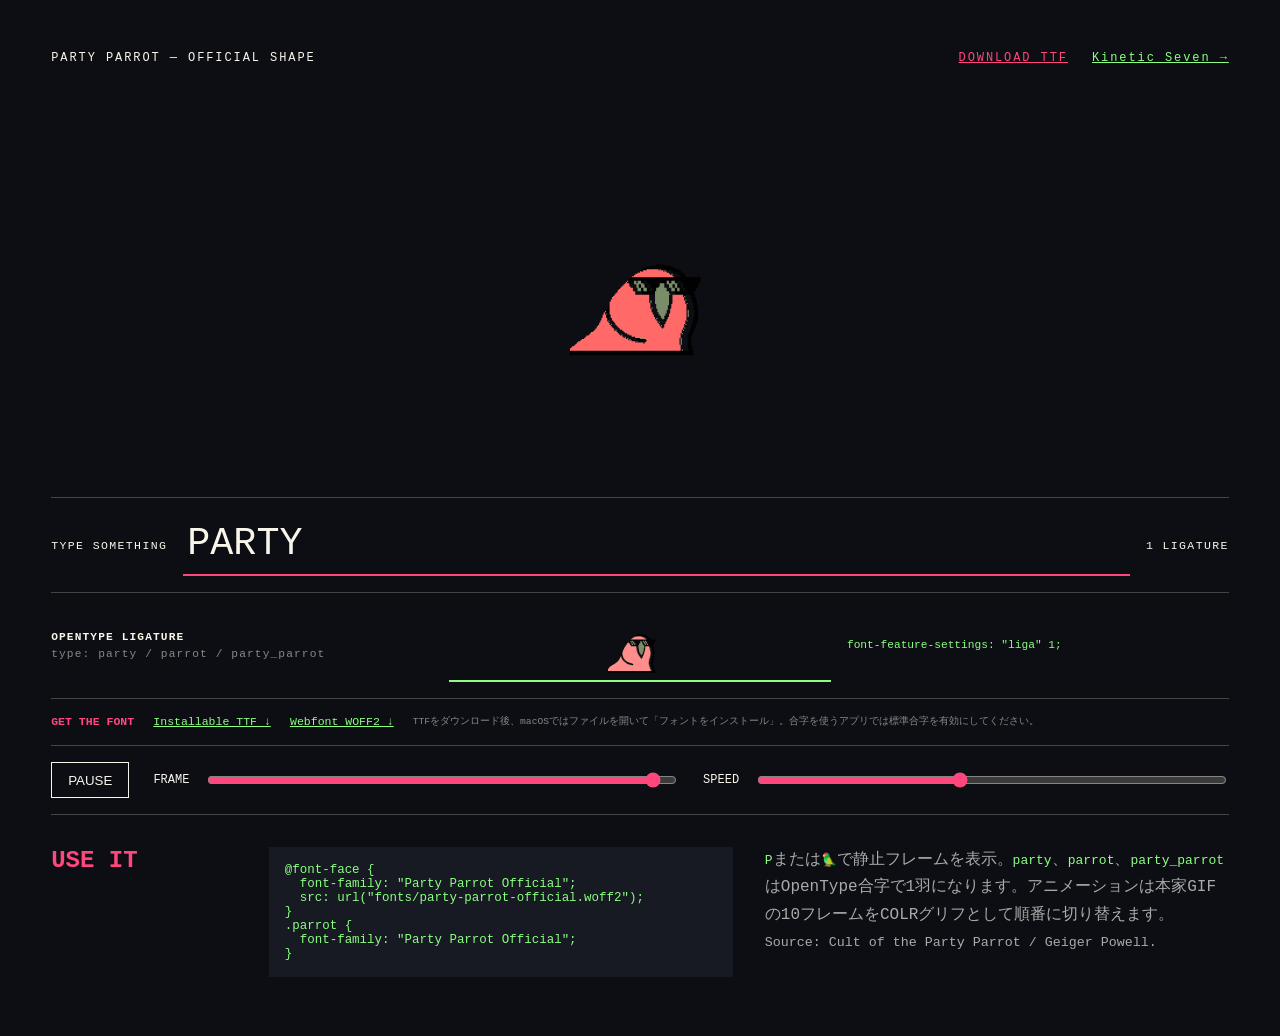
==== party.html @ 9c187a5f "Add ligature input and font downloads" ====
<!doctype html>
<html lang="ja">
<head>
  <meta charset="utf-8">
  <meta name="viewport" content="width=device-width, initial-scale=1">
  <title>Party Parrot Variable Font</title>
  <link rel="stylesheet" href="party.css">
</head>
<body>
  <main>
    <header><span>PARTY PARROT — OFFICIAL SHAPE</span><nav><a class="download" href="fonts/party-parrot-official.ttf" download>DOWNLOAD TTF</a><a href="index.html">Kinetic Seven →</a></nav></header>
    <section id="stage" class="stage" aria-label="Animated party parrots"></section>
    <section class="type-panel">
      <label for="message">TYPE SOMETHING</label>
      <input id="message" value="PARTY" maxlength="18" autocomplete="off" spellcheck="false">
      <output id="count">5 PARROTS</output>
    </section>
    <section class="ligature-panel">
      <div><strong>OPENTYPE LIGATURE</strong><small>type: party / parrot / party_parrot</small></div>
      <div class="ligature-input" contenteditable="true" spellcheck="false" aria-label="Ligature playground">party</div>
      <code>font-feature-settings: "liga" 1;</code>
    </section>
    <section class="downloads">
      <strong>GET THE FONT</strong>
      <a href="fonts/party-parrot-official.ttf" download>Installable TTF ↓</a>
      <a href="fonts/party-parrot-official.woff2" download>Webfont WOFF2 ↓</a>
      <small>TTFをダウンロード後、macOSではファイルを開いて「フォントをインストール」。合字を使うアプリでは標準合字を有効にしてください。</small>
    </section>
    <section class="controls">
      <button id="toggle">PAUSE</button>
      <label>FRAME <input id="axis" type="range" min="0" max="100" value="0" step="0.1"></label>
      <label>SPEED <input id="speed" type="range" min="0.2" max="3" value="1.4" step="0.1"></label>
    </section>
    <section class="usage">
      <h1>USE IT</h1>
      <pre><code>@font-face {
  font-family: "Party Parrot Official";
  src: url("fonts/party-parrot-official.woff2");
}
.parrot {
  font-family: "Party Parrot Official";
}</code></pre>
      <p><code>P</code>または<code>🦜</code>で静止フレームを表示。<code>party</code>、<code>parrot</code>、<code>party_parrot</code>はOpenType合字で1羽になります。アニメーションは本家GIFの10フレームをCOLRグリフとして順番に切り替えます。<br><small>Source: Cult of the Party Parrot / Geiger Powell.</small></p>
    </section>
  </main>
  <script src="party.js"></script>
</body>
</html>
---- party.css ----
@font-face { font-family: "Party Parrot Official"; src: url("fonts/party-parrot-official.woff2") format("woff2"); font-display: block; }
:root { color-scheme: dark; --bg: #0d0e13; --fg: #f8f6eb; --hot: #ff477e; }
* { box-sizing: border-box; }
body { margin: 0; background: var(--bg); color: var(--fg); font-family: ui-monospace, monospace; }
main { min-height: 100vh; padding: clamp(1rem, 4vw, 3.5rem); }
header { display: flex; justify-content: space-between; letter-spacing: .16em; font-size: .75rem; }
header nav { display: flex; gap: 1.5rem; }
a { color: #8aff80; }
.download { color: var(--hot); }
.stage { min-height: 48vh; display: flex; flex-wrap: wrap; align-content: center; align-items: center; justify-content: center; overflow: hidden; }
.parrot { display: inline-block; width: clamp(4.5rem, 11vw, 10rem); margin: -.08em; font: clamp(5rem, 13vw, 11rem)/1 "Party Parrot Official"; transform-origin: 50% 82%; will-change: transform, filter; }
.parrot-space { width: clamp(2rem, 5vw, 4rem); }
.type-panel { display: grid; grid-template-columns: auto 1fr auto; gap: 1rem; align-items: center; padding: 1rem 0; border-top: 1px solid #444; }
.type-panel label, .type-panel output { font-size: .72rem; letter-spacing: .12em; white-space: nowrap; }
.type-panel input { border: 0; border-bottom: 2px solid var(--hot); background: transparent; color: var(--fg); padding: .5rem .25rem; font: clamp(1.3rem, 3vw, 2.4rem)/1 ui-monospace, monospace; text-transform: uppercase; outline: none; }
.ligature-panel { display: grid; grid-template-columns: 1fr 1fr 1fr; align-items: center; gap: 1rem; padding: 1rem 0; border-top: 1px solid #444; }
.ligature-panel strong, .ligature-panel small { display: block; font-size: .7rem; letter-spacing: .1em; }
.ligature-panel small { margin-top: .35rem; color: #888; }
.ligature-input { min-height: 4.5rem; padding: .2rem; outline: none; border-bottom: 2px solid #8aff80; text-align: center; font: 4rem/1 "Party Parrot Official"; font-feature-settings: "liga" 1; }
.ligature-panel > code { font-size: .7rem; }
.downloads { display: grid; grid-template-columns: auto auto auto 1fr; align-items: center; gap: 1.2rem; padding: 1rem 0; border-top: 1px solid #444; font-size: .72rem; }
.downloads strong { color: var(--hot); }
.downloads small { color: #888; line-height: 1.5; }
.controls { display: grid; grid-template-columns: auto 1fr 1fr; align-items: center; gap: 1.5rem; border-block: 1px solid #444; padding: 1rem 0; }
label { display: flex; align-items: center; gap: 1rem; font-size: .75rem; }
input { width: 100%; accent-color: var(--hot); }
button { padding: .6rem 1rem; color: var(--fg); background: transparent; border: 1px solid var(--fg); cursor: pointer; }
.usage { display: grid; grid-template-columns: .4fr 1fr 1fr; gap: 2rem; padding-top: 2rem; }
.usage h1 { margin: 0; color: var(--hot); }
pre { margin: 0; padding: 1rem; overflow: auto; background: #171923; font-size: .78rem; }
.usage p { margin: 0; color: #aaa; line-height: 1.7; }
code { color: #8aff80; }
@media (max-width: 700px) { header nav { flex-direction: column; gap: .4rem; text-align: right; } .controls, .usage, .type-panel, .ligature-panel, .downloads { grid-template-columns: 1fr; } .stage { min-height: 38vh; } }
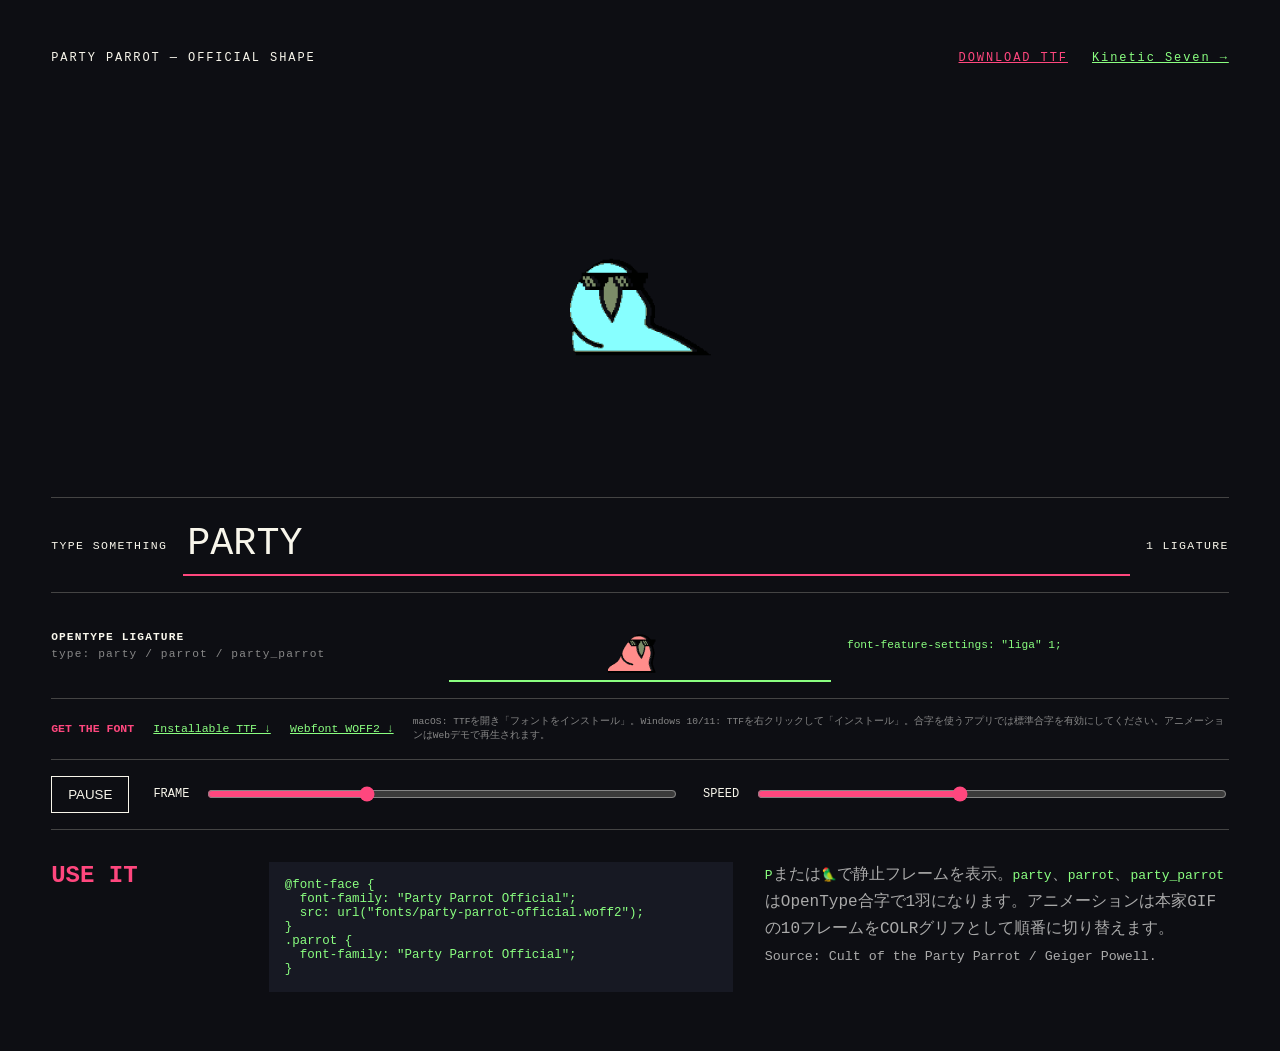
==== commit e2b240d0: "Improve Windows color font compatibility" ====
--- a/party.html
+++ b/party.html
@@ -24,7 +24,7 @@
       <strong>GET THE FONT</strong>
       <a href="fonts/party-parrot-official.ttf" download>Installable TTF ↓</a>
       <a href="fonts/party-parrot-official.woff2" download>Webfont WOFF2 ↓</a>
-      <small>TTFをダウンロード後、macOSではファイルを開いて「フォントをインストール」。合字を使うアプリでは標準合字を有効にしてください。</small>
+      <small>macOS: TTFを開き「フォントをインストール」。Windows 10/11: TTFを右クリックして「インストール」。合字を使うアプリでは標準合字を有効にしてください。アニメーションはWebデモで再生されます。</small>
     </section>
     <section class="controls">
       <button id="toggle">PAUSE</button>
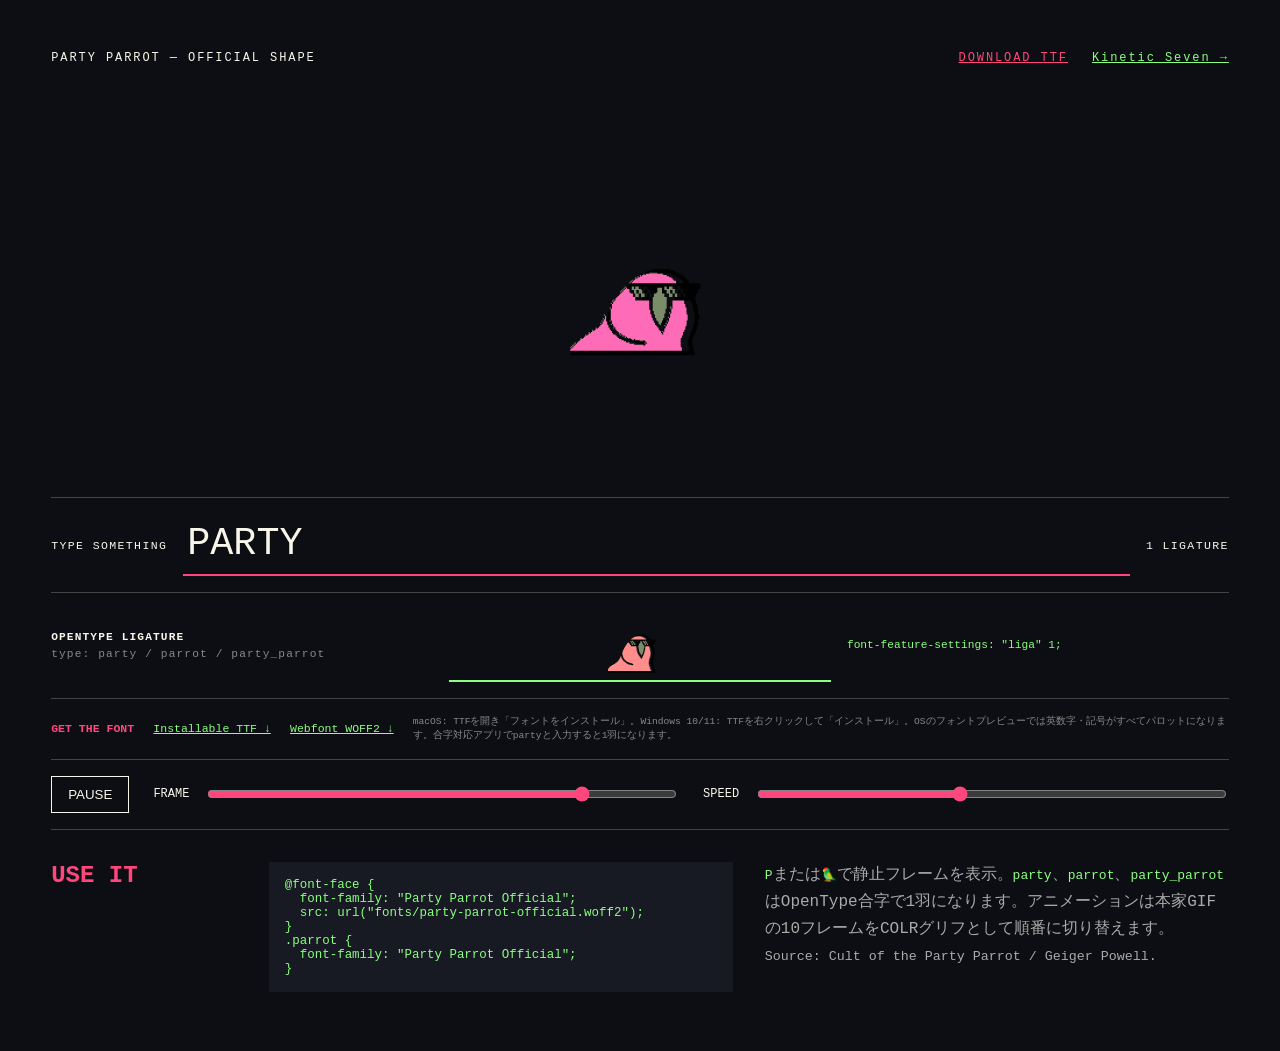
==== commit d4cf75d2: "Fill system font previews with parrots" ====
--- a/party.html
+++ b/party.html
@@ -24,7 +24,7 @@
       <strong>GET THE FONT</strong>
       <a href="fonts/party-parrot-official.ttf" download>Installable TTF ↓</a>
       <a href="fonts/party-parrot-official.woff2" download>Webfont WOFF2 ↓</a>
-      <small>macOS: TTFを開き「フォントをインストール」。Windows 10/11: TTFを右クリックして「インストール」。合字を使うアプリでは標準合字を有効にしてください。アニメーションはWebデモで再生されます。</small>
+      <small>macOS: TTFを開き「フォントをインストール」。Windows 10/11: TTFを右クリックして「インストール」。OSのフォントプレビューでは英数字・記号がすべてパロットになります。合字対応アプリでpartyと入力すると1羽になります。</small>
     </section>
     <section class="controls">
       <button id="toggle">PAUSE</button>
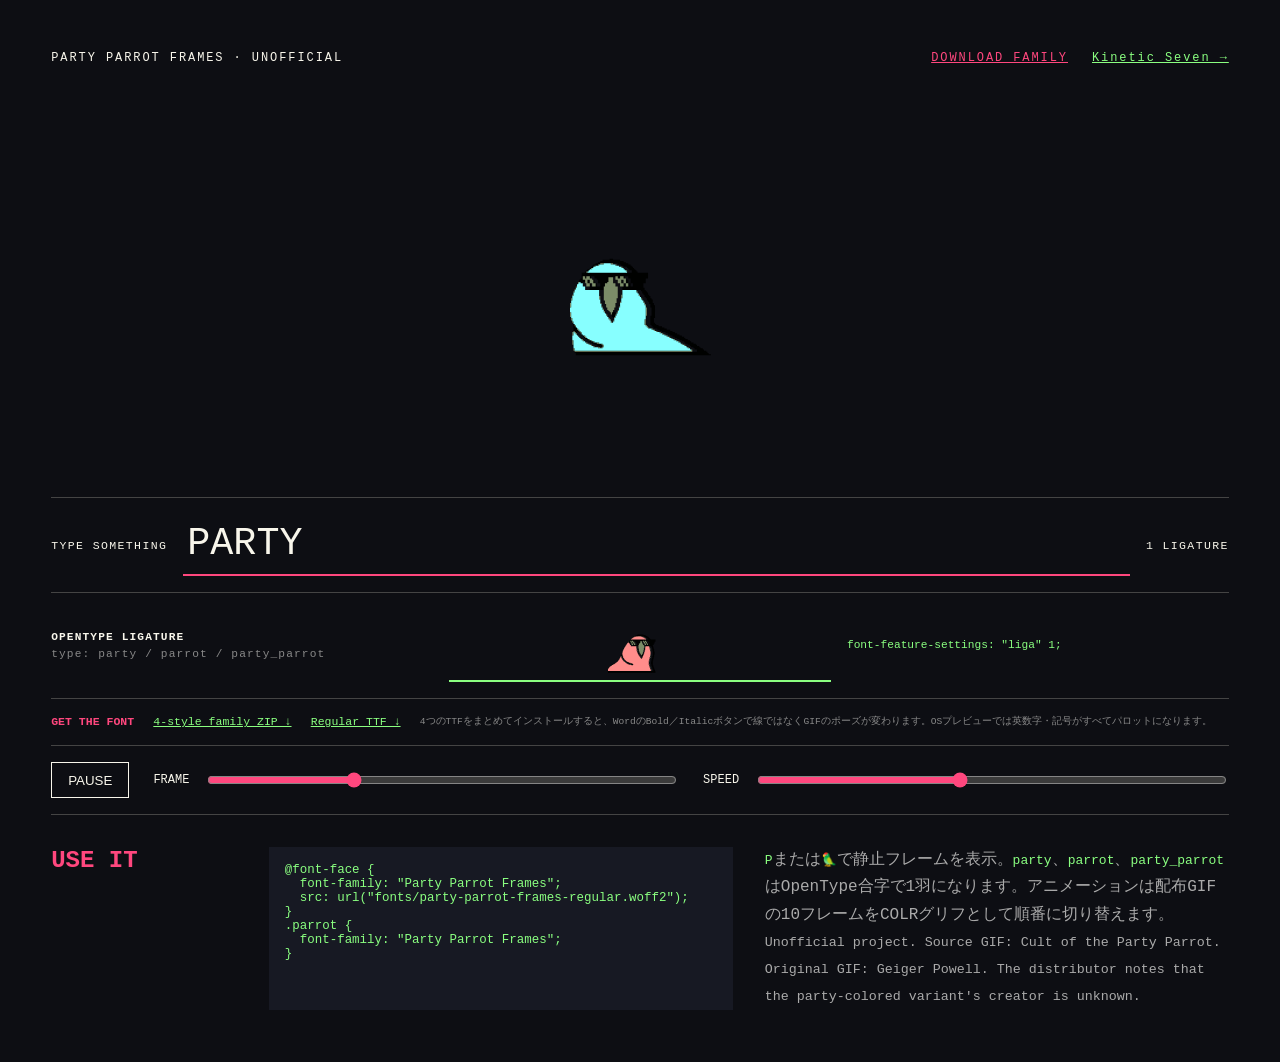
==== commit 39a6e5f7: "Add Word-linked parrot pose styles" ====
--- a/party.html
+++ b/party.html
@@ -3,12 +3,12 @@
 <head>
   <meta charset="utf-8">
   <meta name="viewport" content="width=device-width, initial-scale=1">
-  <title>Party Parrot Variable Font</title>
+  <title>Party Parrot Frames Font</title>
   <link rel="stylesheet" href="party.css">
 </head>
 <body>
   <main>
-    <header><span>PARTY PARROT — OFFICIAL SHAPE</span><nav><a class="download" href="fonts/party-parrot-official.ttf" download>DOWNLOAD TTF</a><a href="index.html">Kinetic Seven →</a></nav></header>
+    <header><span>PARTY PARROT FRAMES · UNOFFICIAL</span><nav><a class="download" href="fonts/party-parrot-frames-family.zip" download>DOWNLOAD FAMILY</a><a href="index.html">Kinetic Seven →</a></nav></header>
     <section id="stage" class="stage" aria-label="Animated party parrots"></section>
     <section class="type-panel">
       <label for="message">TYPE SOMETHING</label>
@@ -22,9 +22,9 @@
     </section>
     <section class="downloads">
       <strong>GET THE FONT</strong>
-      <a href="fonts/party-parrot-official.ttf" download>Installable TTF ↓</a>
-      <a href="fonts/party-parrot-official.woff2" download>Webfont WOFF2 ↓</a>
-      <small>macOS: TTFを開き「フォントをインストール」。Windows 10/11: TTFを右クリックして「インストール」。OSのフォントプレビューでは英数字・記号がすべてパロットになります。合字対応アプリでpartyと入力すると1羽になります。</small>
+      <a href="fonts/party-parrot-frames-family.zip" download>4-style family ZIP ↓</a>
+      <a href="fonts/party-parrot-frames-regular.ttf" download>Regular TTF ↓</a>
+      <small>4つのTTFをまとめてインストールすると、WordのBold／Italicボタンで線ではなくGIFのポーズが変わります。OSプレビューでは英数字・記号がすべてパロットになります。</small>
     </section>
     <section class="controls">
       <button id="toggle">PAUSE</button>
@@ -34,13 +34,13 @@
     <section class="usage">
       <h1>USE IT</h1>
       <pre><code>@font-face {
-  font-family: "Party Parrot Official";
-  src: url("fonts/party-parrot-official.woff2");
+  font-family: "Party Parrot Frames";
+  src: url("fonts/party-parrot-frames-regular.woff2");
 }
 .parrot {
-  font-family: "Party Parrot Official";
+  font-family: "Party Parrot Frames";
 }</code></pre>
-      <p><code>P</code>または<code>🦜</code>で静止フレームを表示。<code>party</code>、<code>parrot</code>、<code>party_parrot</code>はOpenType合字で1羽になります。アニメーションは本家GIFの10フレームをCOLRグリフとして順番に切り替えます。<br><small>Source: Cult of the Party Parrot / Geiger Powell.</small></p>
+      <p><code>P</code>または<code>🦜</code>で静止フレームを表示。<code>party</code>、<code>parrot</code>、<code>party_parrot</code>はOpenType合字で1羽になります。アニメーションは配布GIFの10フレームをCOLRグリフとして順番に切り替えます。<br><small>Unofficial project. Source GIF: Cult of the Party Parrot. Original GIF: Geiger Powell. The distributor notes that the party-colored variant's creator is unknown.</small></p>
     </section>
   </main>
   <script src="party.js"></script>
--- a/party.css
+++ b/party.css
@@ -1,4 +1,4 @@
-@font-face { font-family: "Party Parrot Official"; src: url("fonts/party-parrot-official.woff2") format("woff2"); font-display: block; }
+@font-face { font-family: "Party Parrot Frames"; src: url("fonts/party-parrot-frames-regular.woff2") format("woff2"); font-display: block; }
 :root { color-scheme: dark; --bg: #0d0e13; --fg: #f8f6eb; --hot: #ff477e; }
 * { box-sizing: border-box; }
 body { margin: 0; background: var(--bg); color: var(--fg); font-family: ui-monospace, monospace; }
@@ -8,7 +8,7 @@
 a { color: #8aff80; }
 .download { color: var(--hot); }
 .stage { min-height: 48vh; display: flex; flex-wrap: wrap; align-content: center; align-items: center; justify-content: center; overflow: hidden; }
-.parrot { display: inline-block; width: clamp(4.5rem, 11vw, 10rem); margin: -.08em; font: clamp(5rem, 13vw, 11rem)/1 "Party Parrot Official"; transform-origin: 50% 82%; will-change: transform, filter; }
+.parrot { display: inline-block; width: clamp(4.5rem, 11vw, 10rem); margin: -.08em; font: clamp(5rem, 13vw, 11rem)/1 "Party Parrot Frames"; transform-origin: 50% 82%; will-change: transform, filter; }
 .parrot-space { width: clamp(2rem, 5vw, 4rem); }
 .type-panel { display: grid; grid-template-columns: auto 1fr auto; gap: 1rem; align-items: center; padding: 1rem 0; border-top: 1px solid #444; }
 .type-panel label, .type-panel output { font-size: .72rem; letter-spacing: .12em; white-space: nowrap; }
@@ -16,7 +16,7 @@
 .ligature-panel { display: grid; grid-template-columns: 1fr 1fr 1fr; align-items: center; gap: 1rem; padding: 1rem 0; border-top: 1px solid #444; }
 .ligature-panel strong, .ligature-panel small { display: block; font-size: .7rem; letter-spacing: .1em; }
 .ligature-panel small { margin-top: .35rem; color: #888; }
-.ligature-input { min-height: 4.5rem; padding: .2rem; outline: none; border-bottom: 2px solid #8aff80; text-align: center; font: 4rem/1 "Party Parrot Official"; font-feature-settings: "liga" 1; }
+.ligature-input { min-height: 4.5rem; padding: .2rem; outline: none; border-bottom: 2px solid #8aff80; text-align: center; font: 4rem/1 "Party Parrot Frames"; font-feature-settings: "liga" 1; }
 .ligature-panel > code { font-size: .7rem; }
 .downloads { display: grid; grid-template-columns: auto auto auto 1fr; align-items: center; gap: 1.2rem; padding: 1rem 0; border-top: 1px solid #444; font-size: .72rem; }
 .downloads strong { color: var(--hot); }
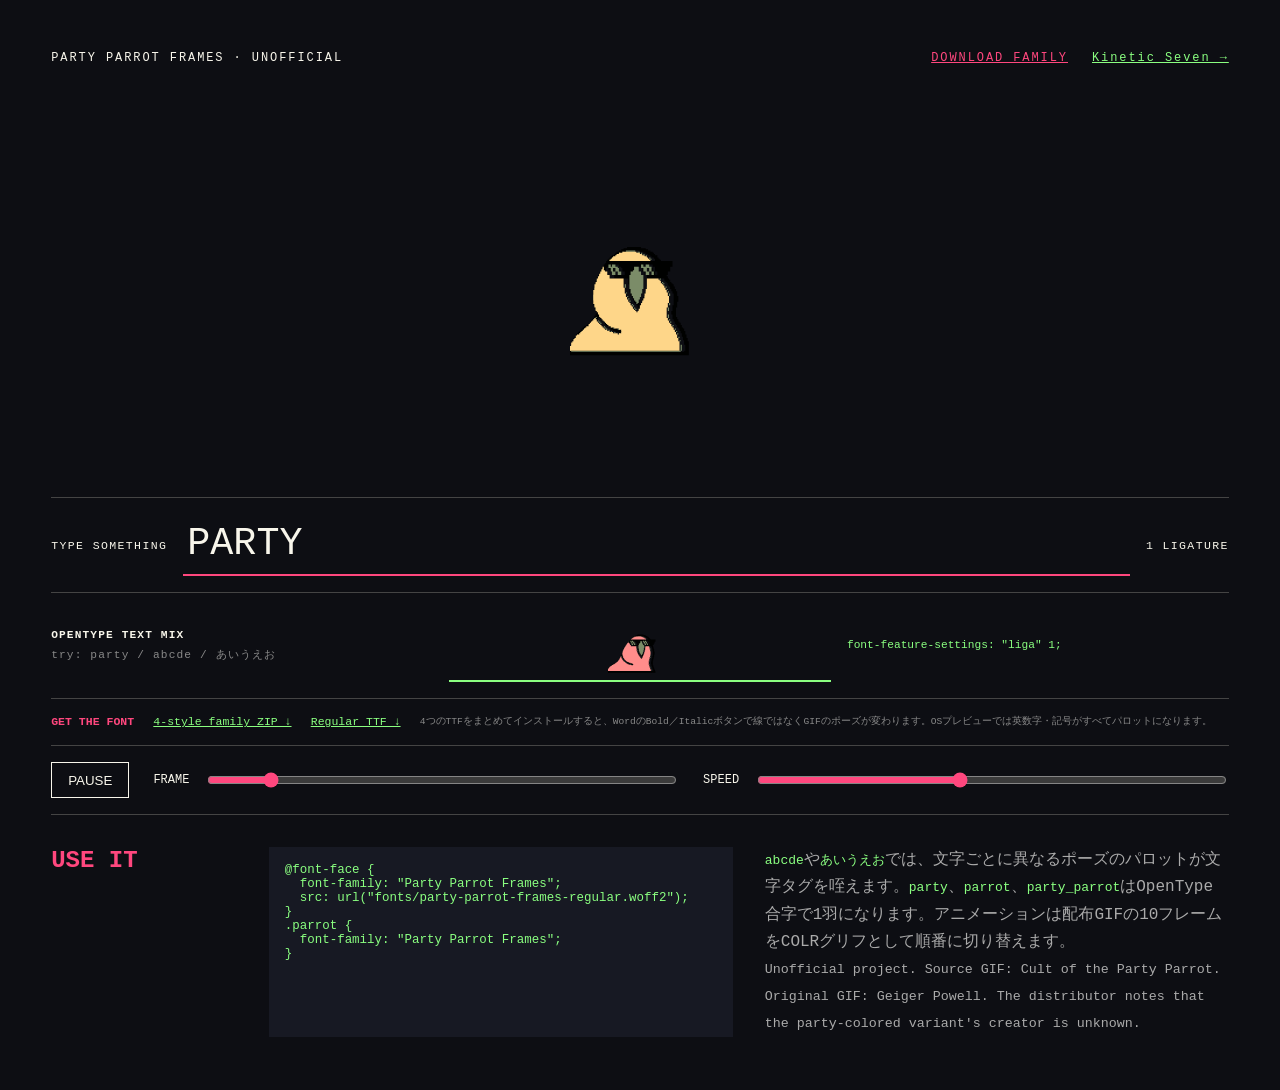
==== commit 71870f04: "Add readable character-carrying parrot glyphs" ====
--- a/party.html
+++ b/party.html
@@ -16,7 +16,7 @@
       <output id="count">5 PARROTS</output>
     </section>
     <section class="ligature-panel">
-      <div><strong>OPENTYPE LIGATURE</strong><small>type: party / parrot / party_parrot</small></div>
+      <div><strong>OPENTYPE TEXT MIX</strong><small>try: party / abcde / あいうえお</small></div>
       <div class="ligature-input" contenteditable="true" spellcheck="false" aria-label="Ligature playground">party</div>
       <code>font-feature-settings: "liga" 1;</code>
     </section>
@@ -40,7 +40,7 @@
 .parrot {
   font-family: "Party Parrot Frames";
 }</code></pre>
-      <p><code>P</code>または<code>🦜</code>で静止フレームを表示。<code>party</code>、<code>parrot</code>、<code>party_parrot</code>はOpenType合字で1羽になります。アニメーションは配布GIFの10フレームをCOLRグリフとして順番に切り替えます。<br><small>Unofficial project. Source GIF: Cult of the Party Parrot. Original GIF: Geiger Powell. The distributor notes that the party-colored variant's creator is unknown.</small></p>
+      <p><code>abcde</code>や<code>あいうえお</code>では、文字ごとに異なるポーズのパロットが文字タグを咥えます。<code>party</code>、<code>parrot</code>、<code>party_parrot</code>はOpenType合字で1羽になります。アニメーションは配布GIFの10フレームをCOLRグリフとして順番に切り替えます。<br><small>Unofficial project. Source GIF: Cult of the Party Parrot. Original GIF: Geiger Powell. The distributor notes that the party-colored variant's creator is unknown.</small></p>
     </section>
   </main>
   <script src="party.js"></script>
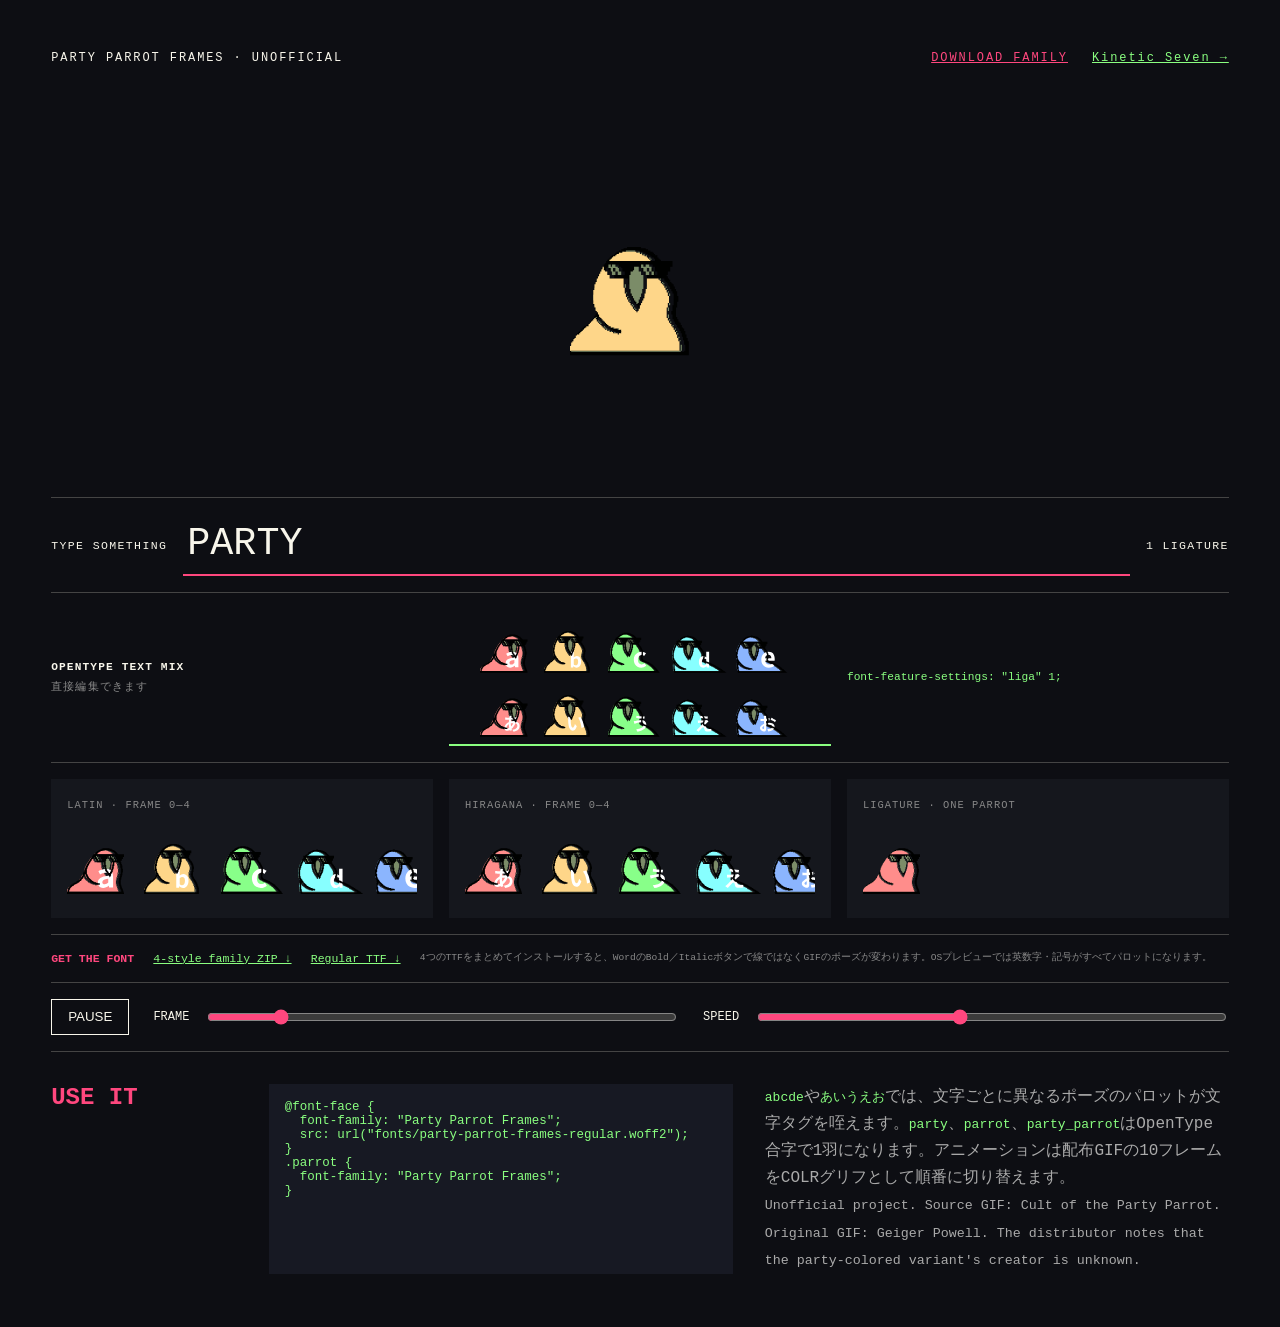
==== commit a76e32eb: "Show character-tag glyphs in browser demo" ====
--- a/party.html
+++ b/party.html
@@ -16,9 +16,14 @@
       <output id="count">5 PARROTS</output>
     </section>
     <section class="ligature-panel">
-      <div><strong>OPENTYPE TEXT MIX</strong><small>try: party / abcde / あいうえお</small></div>
-      <div class="ligature-input" contenteditable="true" spellcheck="false" aria-label="Ligature playground">party</div>
+      <div><strong>OPENTYPE TEXT MIX</strong><small>直接編集できます</small></div>
+      <div class="ligature-input" contenteditable="true" spellcheck="false" aria-label="Character tag playground">abcde あいうえお</div>
       <code>font-feature-settings: "liga" 1;</code>
+    </section>
+    <section class="tag-showcase" aria-label="Character-carrying parrot examples">
+      <div><small>LATIN · FRAME 0—4</small><p contenteditable="true" spellcheck="false">abcde</p></div>
+      <div><small>HIRAGANA · FRAME 0—4</small><p contenteditable="true" spellcheck="false">あいうえお</p></div>
+      <div><small>LIGATURE · ONE PARROT</small><p contenteditable="true" spellcheck="false">party</p></div>
     </section>
     <section class="downloads">
       <strong>GET THE FONT</strong>
--- a/party.css
+++ b/party.css
@@ -18,6 +18,10 @@
 .ligature-panel small { margin-top: .35rem; color: #888; }
 .ligature-input { min-height: 4.5rem; padding: .2rem; outline: none; border-bottom: 2px solid #8aff80; text-align: center; font: 4rem/1 "Party Parrot Frames"; font-feature-settings: "liga" 1; }
 .ligature-panel > code { font-size: .7rem; }
+.tag-showcase { display: grid; grid-template-columns: 1fr 1fr 1fr; gap: 1rem; padding: 1rem 0; border-top: 1px solid #444; }
+.tag-showcase > div { min-width: 0; padding: 1rem; background: #15171d; }
+.tag-showcase small { color: #888; font-size: .65rem; letter-spacing: .1em; }
+.tag-showcase p { min-height: 5rem; margin: .6rem 0 0; overflow: hidden; outline: none; white-space: nowrap; font: clamp(2.8rem, 6vw, 5rem)/1 "Party Parrot Frames"; font-feature-settings: "liga" 1; }
 .downloads { display: grid; grid-template-columns: auto auto auto 1fr; align-items: center; gap: 1.2rem; padding: 1rem 0; border-top: 1px solid #444; font-size: .72rem; }
 .downloads strong { color: var(--hot); }
 .downloads small { color: #888; line-height: 1.5; }
@@ -30,4 +34,4 @@
 pre { margin: 0; padding: 1rem; overflow: auto; background: #171923; font-size: .78rem; }
 .usage p { margin: 0; color: #aaa; line-height: 1.7; }
 code { color: #8aff80; }
-@media (max-width: 700px) { header nav { flex-direction: column; gap: .4rem; text-align: right; } .controls, .usage, .type-panel, .ligature-panel, .downloads { grid-template-columns: 1fr; } .stage { min-height: 38vh; } }
+@media (max-width: 700px) { header nav { flex-direction: column; gap: .4rem; text-align: right; } .controls, .usage, .type-panel, .ligature-panel, .tag-showcase, .downloads { grid-template-columns: 1fr; } .stage { min-height: 38vh; } }
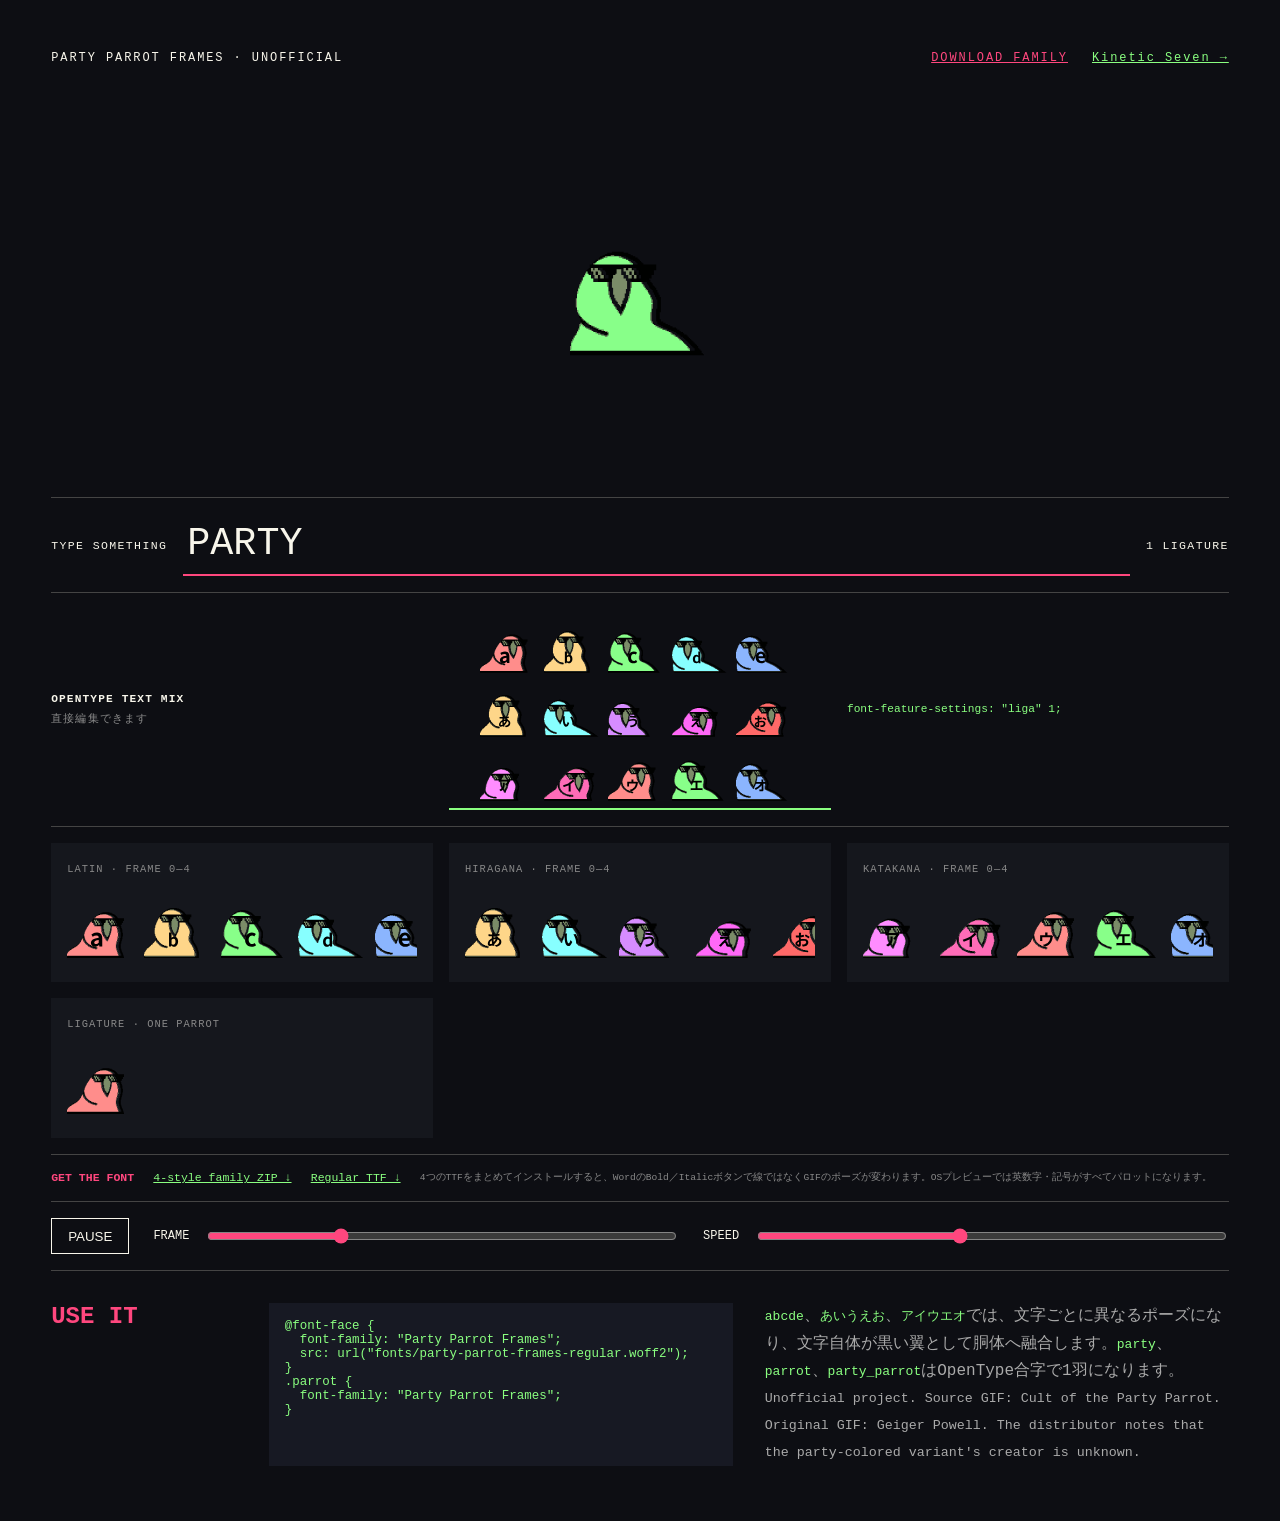
==== commit 7076b278: "Expand Japanese coverage and fuse character wings" ====
--- a/party.html
+++ b/party.html
@@ -17,12 +17,13 @@
     </section>
     <section class="ligature-panel">
       <div><strong>OPENTYPE TEXT MIX</strong><small>直接編集できます</small></div>
-      <div class="ligature-input" contenteditable="true" spellcheck="false" aria-label="Character tag playground">abcde あいうえお</div>
+      <div class="ligature-input" contenteditable="true" spellcheck="false" aria-label="Character wing playground">abcde あいうえお アイウエオ</div>
       <code>font-feature-settings: "liga" 1;</code>
     </section>
     <section class="tag-showcase" aria-label="Character-carrying parrot examples">
       <div><small>LATIN · FRAME 0—4</small><p contenteditable="true" spellcheck="false">abcde</p></div>
       <div><small>HIRAGANA · FRAME 0—4</small><p contenteditable="true" spellcheck="false">あいうえお</p></div>
+      <div><small>KATAKANA · FRAME 0—4</small><p contenteditable="true" spellcheck="false">アイウエオ</p></div>
       <div><small>LIGATURE · ONE PARROT</small><p contenteditable="true" spellcheck="false">party</p></div>
     </section>
     <section class="downloads">
@@ -45,7 +46,7 @@
 .parrot {
   font-family: "Party Parrot Frames";
 }</code></pre>
-      <p><code>abcde</code>や<code>あいうえお</code>では、文字ごとに異なるポーズのパロットが文字タグを咥えます。<code>party</code>、<code>parrot</code>、<code>party_parrot</code>はOpenType合字で1羽になります。アニメーションは配布GIFの10フレームをCOLRグリフとして順番に切り替えます。<br><small>Unofficial project. Source GIF: Cult of the Party Parrot. Original GIF: Geiger Powell. The distributor notes that the party-colored variant's creator is unknown.</small></p>
+      <p><code>abcde</code>、<code>あいうえお</code>、<code>アイウエオ</code>では、文字ごとに異なるポーズになり、文字自体が黒い翼として胴体へ融合します。<code>party</code>、<code>parrot</code>、<code>party_parrot</code>はOpenType合字で1羽になります。<br><small>Unofficial project. Source GIF: Cult of the Party Parrot. Original GIF: Geiger Powell. The distributor notes that the party-colored variant's creator is unknown.</small></p>
     </section>
   </main>
   <script src="party.js"></script>
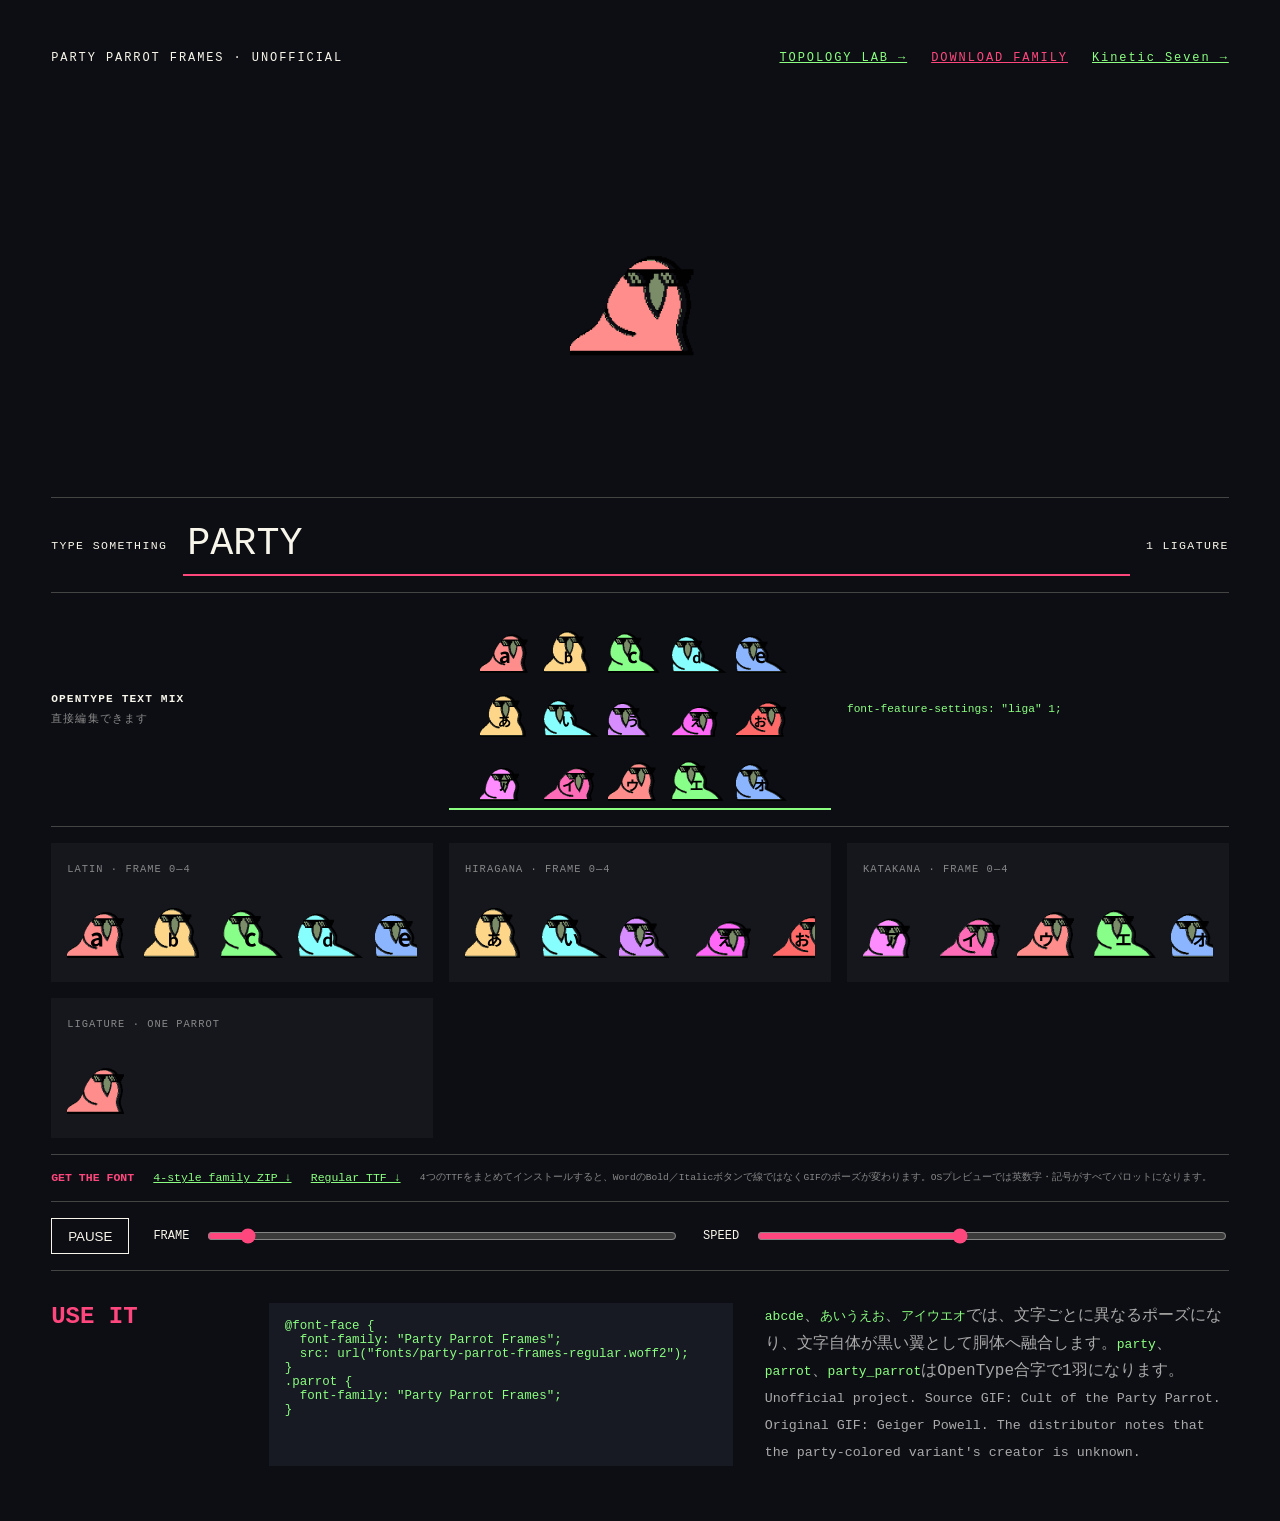
==== commit c86c3aaa: "Add interactive topology fusion lab" ====
--- a/party.html
+++ b/party.html
@@ -8,7 +8,7 @@
 </head>
 <body>
   <main>
-    <header><span>PARTY PARROT FRAMES · UNOFFICIAL</span><nav><a class="download" href="fonts/party-parrot-frames-family.zip" download>DOWNLOAD FAMILY</a><a href="index.html">Kinetic Seven →</a></nav></header>
+    <header><span>PARTY PARROT FRAMES · UNOFFICIAL</span><nav><a href="topology.html">TOPOLOGY LAB →</a><a class="download" href="fonts/party-parrot-frames-family.zip" download>DOWNLOAD FAMILY</a><a href="index.html">Kinetic Seven →</a></nav></header>
     <section id="stage" class="stage" aria-label="Animated party parrots"></section>
     <section class="type-panel">
       <label for="message">TYPE SOMETHING</label>
